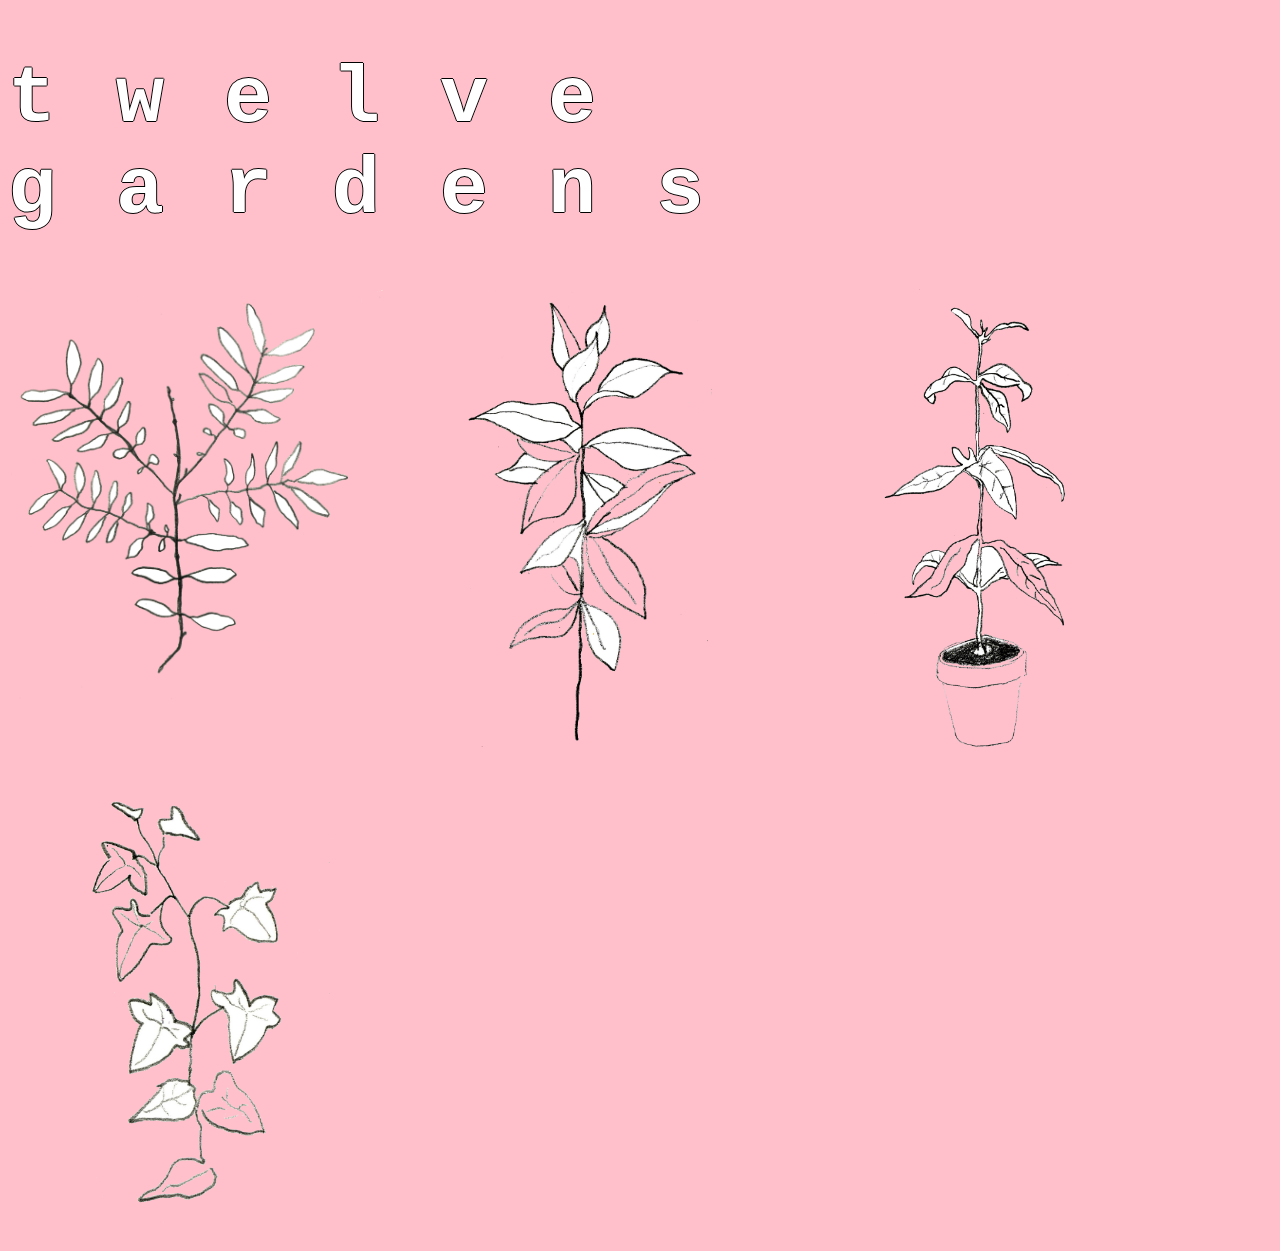
==== index.html @ cf7d90f8 "i" ====
<!DOCTYPE html>
<html>
    <head>
      <title>Twelve Gardens</title>
      <link rel="stylesheet" href="style.css" type="text/css" media="screen" />
    </head>
    <body>
      <div class="contain">
        <a class="title" href="/"><h1>twelve gardens</h1></a>
        <main>
          <section class="home-nav">
            <a href="/about.html"><div>about</div></a>
            <a href="https://twelvegardenspdx.bandcamp.com"><div>music</div></a>
            <a href="/events.html"><div>events</div></a>
            <a href="/lynx.html"><div>links</div></a>
          </section>
        </main>
      </div>
    </body>
</html>
---- style.css ----
body {
    color: white;
    background: pink;
    font-family: monospace;
    text-shadow: -1px 0 black, 0 1px black, 1px 0 black, 0 -1px black;
    font-size: 30px;
}

a {
    text-decoration: none;
    color: white;
}

.title {
    letter-spacing: 60px;
}

h1 {
    font-size: 80px;
}
.home-nav a {
    width: 375px;
    height: 475px;
    display: inline-block;
    background-size: contain;
    background-repeat: no-repeat;
    background-position: 50% 0;
    color: white;
}

.home-nav div {
    display: block;
    opacity: 0;
    width: 100%;
    height: 100%;
    background: pink;

    text-align: center;
    line-height: 375px;
    font-size: 50px;
    transition: opacity .3s ease-in;
}

.home-nav div:hover {
    opacity: 75;
}

.home-nav a:first-child {
    background-image: url(img/plants/mystery_plant2.png);
}

.home-nav a:nth-child(2) {
    background-image: url(img/plants/mystery_plant.png);
}

.home-nav a:nth-child(3) {
    background-image: url(img/plants/avocado.png);
}

.home-nav a:nth-child(4) {
    background-image: url(img/plants/ivy.png);
}

.events img {
    width: 375px;
    display: inline-block;
}

.nav li {
    display: inline-block;
    font-size: 35px;
    padding: 0 7%;
}

.nav li.active {
    border: 1px solid white;
}
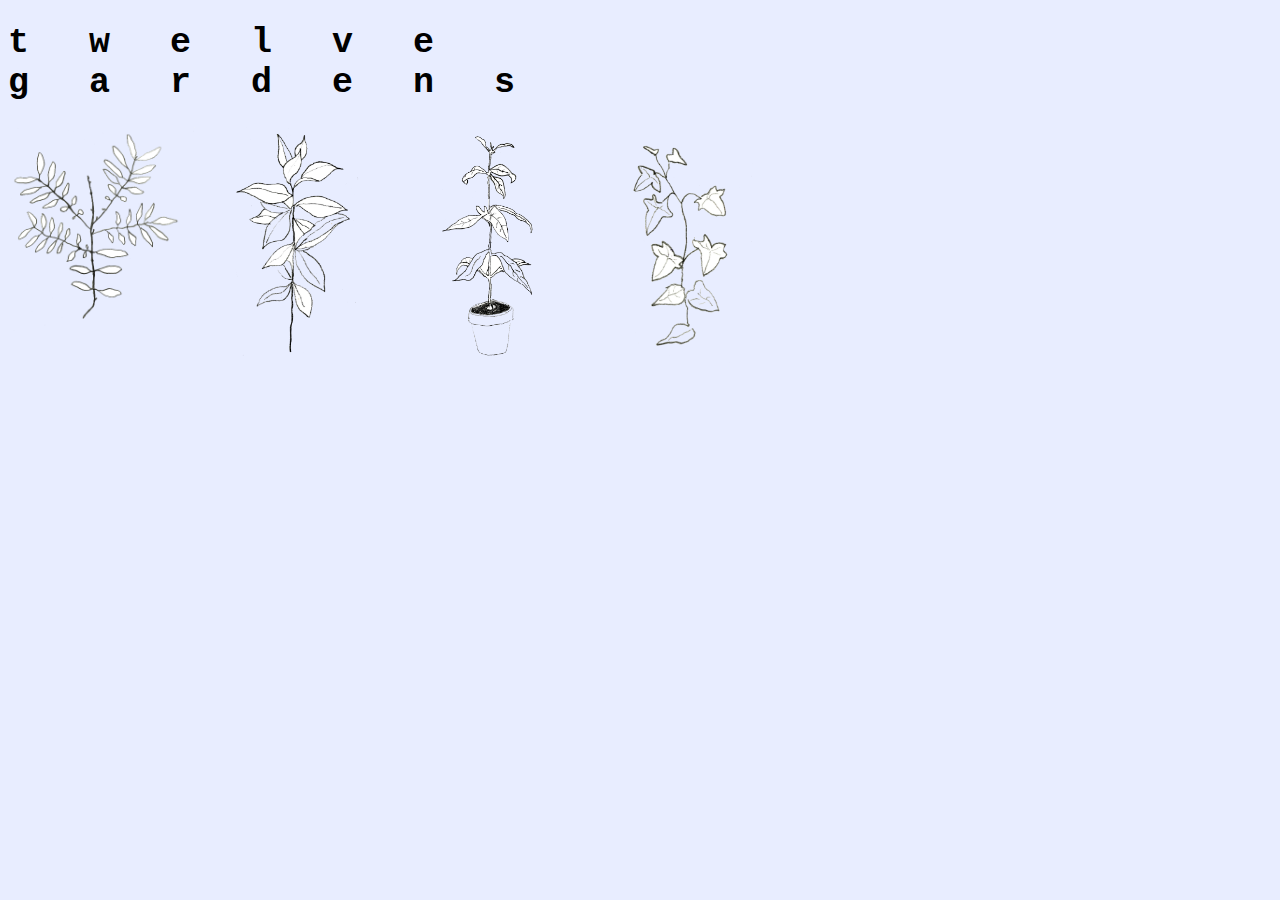
==== commit fe97a005: "changes" ====
--- a/index.html
+++ b/index.html
@@ -9,10 +9,10 @@
         <a class="title" href="/"><h1>twelve gardens</h1></a>
         <main>
           <section class="home-nav">
-            <a href="/about.html"><div>about</div></a>
-            <a href="https://twelvegardenspdx.bandcamp.com"><div>music</div></a>
-            <a href="/events.html"><div>events</div></a>
-            <a href="/lynx.html"><div>links</div></a>
+            <a href="about.html"><div>about</div></a>
+            <a href="https://twelve-gardens.bandcamp.com"><div>music</div></a>
+            <a href="events.html"><div>events</div></a>
+            <a href="lynx.html"><div>blog</div></a>
           </section>
         </main>
       </div>
--- a/style.css
+++ b/style.css
@@ -1,14 +1,14 @@
 body {
-    color: white;
-    background: pink;
-    font-family: monospace;
-    text-shadow: -1px 0 black, 0 1px black, 1px 0 black, 0 -1px black;
-    font-size: 30px;
+    color: black;
+    background: #e8edff;
+    font-family: 'Courier New';
+    font-size: 12.5px;
+    width:80%;
 }
 
 a {
     text-decoration: none;
-    color: white;
+    color: black;
 }
 
 .title {
@@ -16,16 +16,16 @@
 }
 
 h1 {
-    font-size: 80px;
+    font-size: 35px;
 }
 .home-nav a {
-    width: 375px;
-    height: 475px;
+    width: 187px;
+    height: 237px;
     display: inline-block;
     background-size: contain;
     background-repeat: no-repeat;
     background-position: 50% 0;
-    color: white;
+    color: black;
 }
 
 .home-nav div {
@@ -33,11 +33,11 @@
     opacity: 0;
     width: 100%;
     height: 100%;
-    background: pink;
+    background: #e8edff;
 
     text-align: center;
     line-height: 375px;
-    font-size: 50px;
+    font-size: 20px;
     transition: opacity .3s ease-in;
 }
 
@@ -62,16 +62,26 @@
 }
 
 .events img {
-    width: 375px;
+    width: 686px;
     display: inline-block;
+    font-size: 12px;
+}
+
+.events div {
+    width: 686px;
+    word-wrap: break-word;
 }
 
 .nav li {
     display: inline-block;
-    font-size: 35px;
+    font-size: 20px;
     padding: 0 7%;
 }
 
 .nav li.active {
-    border: 1px solid white;
+    border: 1px solid green;
 }
+
+ .about img {
+    width: 686px;
+ }
